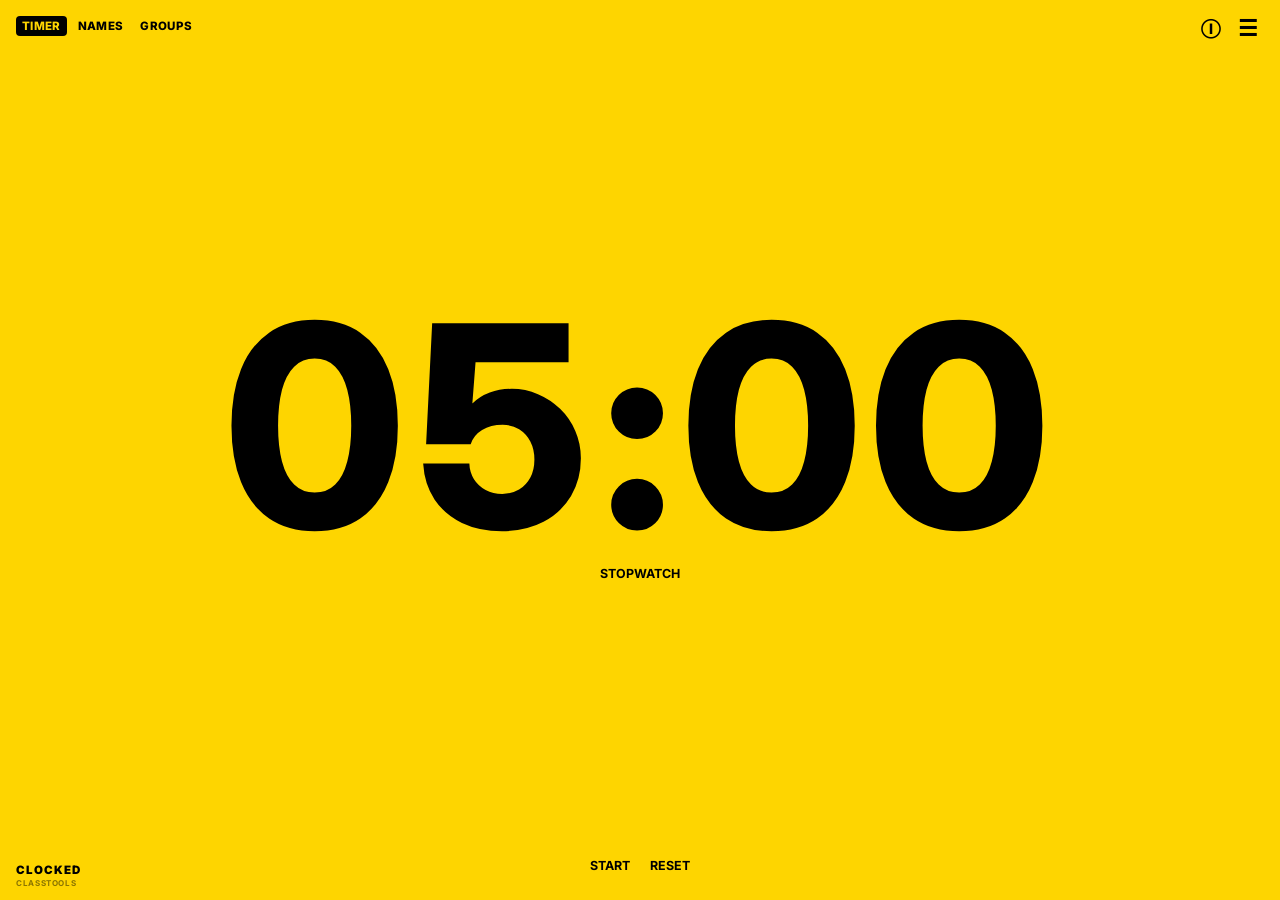
==== index.html @ 05b318f7 "Remove SKIP button from class controls Removed the SKIP button from the class controls section." ====
<!DOCTYPE html>
<html lang="en">
<head>
  <meta charset="UTF-8" />
  <meta name="viewport" content="width=device-width, initial-scale=1.0" />
  <title>CLOCKED: CLASS TOOLS</title>

  <link rel="preconnect" href="https://fonts.googleapis.com">
  <link rel="preconnect" href="https://fonts.gstatic.com" crossorigin>
  <link href="https://fonts.googleapis.com/css2?family=Inter:wght@400;500;600;700;800;900&display=swap" rel="stylesheet">

  <style>
    :root {
      --bg: #fed500;
      --text: #000000;
      --muted: rgba(0,0,0,.6);
      --line: rgba(0,0,0,.35);
      --soft-line: rgba(0,0,0,.12);
    }

    * { box-sizing: border-box; }

    html,
    body {
      margin: 0;
      width: 100%;
      height: 100%;
    }

    body {
      background: var(--bg);
      color: var(--text);
      font-family: "Inter", Arial, Helvetica, sans-serif;
      overflow: hidden;
      text-transform: uppercase;
    }

    button,
    select,
    textarea,
    input {
      font: inherit;
      text-transform: uppercase;
    }

    button,
    select,
    input[type="color"],
    input[type="checkbox"] {
      cursor: pointer;
    }

    button:hover,
    select:hover {
      opacity: .8;
    }

    .hidden { display: none !important; }

    /* NAV */

    .tool-nav {
      position: fixed;
      top: 1rem;
      left: 1rem;
      z-index: 5000;
      display: flex;
      align-items: center;
      gap: .3rem;
    }

    .tool-tab,
    .utility-button {
      border: 0;
      background: transparent;
      color: var(--text);
      font-size: .72rem;
      font-weight: 800;
      letter-spacing: .03em;
      padding: .2rem .38rem;
      border-radius: 4px;
    }

    .tool-tab.active {
      background: var(--text);
      color: var(--bg);
    }

    .utility-nav {
      position: fixed;
      top: 1rem;
      right: 1rem;
      z-index: 5000;
      display: flex;
      align-items: center;
      gap: .25rem;
    }

    #help-button {
      font-size: .9rem;
      line-height: 1;
    }

    /* BRAND */

    .brand-mark {
      position: fixed;
      left: 1rem;
      bottom: .8rem;
      z-index: 4000;
      pointer-events: none;
      line-height: 1;
    }

    .brand-name {
      font-size: .72rem;
      font-weight: 900;
      letter-spacing: .08em;
    }

    .brand-url {
      margin-top: .18rem;
      font-size: .5rem;
      font-weight: 700;
      letter-spacing: .08em;
      opacity: .45;
    }

    /* THEME */

    .menu-trigger {
      font-size: 1.35rem;
      line-height: 1;
      min-width: 2rem;
      padding: .12rem .35rem;
    }

    .theme-panel.site-menu {
      position: fixed;
      top: 3rem;
      right: 1rem;
      z-index: 6000;
      width: 260px;
      display: block;
      padding: .5rem;
      background: var(--text);
      color: var(--bg);
      border-radius: 6px;
      box-shadow: 0 10px 28px rgba(0,0,0,.18);
    }

    .site-menu-links {
      display: flex;
      flex-direction: column;
      gap: .1rem;
    }

    .site-menu-link {
      display: block;
      padding: .48rem .55rem;
      border-radius: 4px;
      color: var(--bg);
      text-decoration: none;
      font-size: .72rem;
      font-weight: 800;
      letter-spacing: .035em;
    }

    .site-menu-link:hover,
    .site-menu-link:focus-visible,
    .site-menu-link.active {
      background: var(--bg);
      color: var(--text);
      opacity: 1;
      outline: none;
    }

    .site-menu-divider {
      height: 1px;
      margin: .45rem .15rem;
      background: color-mix(in srgb, var(--bg) 30%, transparent);
    }

    .site-menu-theme {
      display: flex;
      align-items: center;
      gap: .45rem;
      min-height: 32px;
      padding: .1rem .15rem;
    }

    .theme-panel label {
      margin-right: auto;
      font-size: .68rem;
      font-weight: 800;
    }

    #theme-color {
      width: 28px;
      height: 22px;
      padding: 0;
      border: none;
      background: transparent;
    }

    #theme-reset {
      border: none;
      padding: .18rem .32rem;
      background: var(--bg);
      color: var(--text);
      border-radius: 3px;
      font-size: .66rem;
      font-weight: 800;
    }

    /* OVERLAYS */

    .overlay {
      position: fixed;
      inset: 0;
      z-index: 10000;
      display: flex;
      align-items: center;
      justify-content: center;
      padding: 1.5rem;
      background: rgba(0,0,0,.62);
      backdrop-filter: blur(5px);
    }

    .overlay-card {
      width: min(620px, 100%);
      max-height: 85vh;
      overflow-y: auto;
      background: var(--bg);
      color: var(--text);
      border: 1px solid var(--line);
      border-radius: 8px;
      padding: 1.25rem;
    }

    .overlay-header {
      display: flex;
      align-items: center;
      justify-content: space-between;
      gap: 1rem;
      margin-bottom: 1.25rem;
    }

    .overlay-header h2 {
      margin: 0;
      font-size: .9rem;
      letter-spacing: .08em;
    }

    .overlay-close {
      border: none;
      background: transparent;
      color: var(--text);
      padding: .2rem;
      font-size: .72rem;
      font-weight: 800;
    }

    .overlay-section {
      padding: .9rem 0;
      border-top: 1px solid var(--soft-line);
    }

    .overlay-section:first-of-type {
      border-top: 0;
      padding-top: 0;
    }

    .overlay-section h3 {
      margin: 0 0 .55rem;
      font-size: .76rem;
      letter-spacing: .08em;
      color: var(--muted);
    }

    /* HELP */

    .shortcut-row {
      display: grid;
      grid-template-columns: 5.5rem 1fr;
      gap: .75rem;
      margin: .35rem 0;
      font-size: .8rem;
      line-height: 1.35;
    }

    .shortcut-key { font-weight: 900; }

    .help-copy {
      font-size: .8rem;
      line-height: 1.5;
      text-transform: none;
    }

    /* EDITOR */

    .editor-label {
      display: block;
      margin: .25rem 0 .4rem;
      font-size: .72rem;
      font-weight: 800;
      letter-spacing: .05em;
      color: var(--muted);
    }

    .editor-input,
    .editor-select,
    .editor-textarea {
      width: 100%;
      border: 1px solid var(--line);
      background: transparent;
      color: var(--text);
      padding: .55rem;
      font-weight: 800;
    }

    .editor-select option {
      background: var(--bg);
      color: var(--text);
    }

    .editor-textarea {
      min-height: 120px;
      padding: .75rem;
      resize: vertical;
      font-weight: 400;
    }

    .editor-save {
      margin-top: 1rem;
      border: none;
      background: var(--text);
      color: var(--bg);
      padding: .3rem .55rem;
      border-radius: 4px;
      font-weight: 800;
    }

    .preset-editor-grid {
      display: grid;
      grid-template-columns: minmax(0, 1fr) 110px;
      gap: .6rem;
      margin-bottom: .75rem;
    }

    .checkbox-row {
      display: flex;
      align-items: center;
      gap: .55rem;
      margin-top: 1rem;
      margin-bottom: .8rem;
    }

    .checkbox-row input {
      width: 16px;
      height: 16px;
    }

    .checkbox-row label {
      font-size: .78rem;
      font-weight: 800;
    }


    /* TOUCH / ACCESSIBILITY ENHANCEMENTS */

    .compact-action {
      border: none;
      background: var(--text);
      color: var(--bg);
      font-size: .72rem;
      font-weight: 800;
      letter-spacing: .03em;
      padding: .2rem .38rem;
      border-radius: 4px;
      white-space: nowrap;
    }

    .compact-action.hidden-control {
      display: none;
    }

    .status-toast {
      position: fixed;
      top: 3.1rem;
      left: 50%;
      transform: translateX(-50%);
      z-index: 9000;
      background: var(--text);
      color: var(--bg);
      padding: .28rem .5rem;
      border-radius: 4px;
      font-size: .7rem;
      font-weight: 800;
      letter-spacing: .04em;
      opacity: 0;
      pointer-events: none;
      transition: opacity .12s ease;
      white-space: nowrap;
    }

    .status-toast.show {
      opacity: 1;
    }

    .empty-edit-button {
      appearance: none;
      border: none;
      background: transparent;
      color: inherit;
      padding: 0;
      margin: 0;
      font: inherit;
      font-weight: inherit;
      text-transform: inherit;
      cursor: pointer;
      text-align: center;
    }

    .empty-edit-button:hover {
      opacity: .8;
    }

    .touch-empty-text {
      display: none;
    }

    .dialog-open .tool-nav,
    .dialog-open .utility-nav,
    .dialog-open .theme-panel,
    .dialog-open .tool-view,
    .dialog-open .brand-mark {
      pointer-events: none;
    }

    /* TOOL VIEWS */

    .tool-view {
      display: none;
      width: 100%;
      height: 100%;
    }

    .tool-view.active { display: flex; }

    /* TIMER */

    #timer-tool {
      flex-direction: column;
      overflow: hidden;
    }

    .timer-top {
      display: flex;
      justify-content: center;
      align-items: center;
      gap: .4rem;
      flex-wrap: wrap;
      min-height: 2.25rem;
      padding: 1.5rem 1rem 0;
    }

    .timer-top.invisible {
      visibility: hidden;
      pointer-events: none;
    }

    .timer-top button {
      border: none;
      background: var(--text);
      color: var(--bg);
      font-size: .72rem;
      font-weight: 800;
      letter-spacing: .03em;
      padding: .2rem .38rem;
      border-radius: 4px;
    }

    .timer-wrap {
      flex: 1;
      min-height: 0;
      display: flex;
      align-items: center;
      justify-content: center;
      padding: 1rem;
    }

    .timer-stage {
      display: flex;
      flex-direction: column;
      align-items: center;
      justify-content: center;
      gap: 1.1rem;
    }

    #timer-display {
      font-size: clamp(7rem, 22vw, 20rem);
      font-weight: 800;
      line-height: .85;
      letter-spacing: .02em;
      cursor: text;
      user-select: text;
      font-variant-numeric: tabular-nums;
      outline: none;
      white-space: nowrap;
      text-align: center;
    }

    #timer-display.stopwatch {
      cursor: default;
      user-select: none;
    }

    #timer-display::selection {
      background: var(--text);
      color: var(--bg);
    }

    #timer-mode-toggle,
    .timer-bottom button,
    #name-reset,
    #group-reset {
      border: none;
      background: transparent;
      color: var(--text);
      padding: .2rem;
      font-size: .78rem;
      font-weight: 700;
    }

    #timer-mode-toggle:hover,
    .timer-bottom button:hover {
      text-decoration: underline;
      opacity: 1;
    }

    .timer-bottom {
      display: flex;
      justify-content: center;
      align-items: center;
      gap: .8rem;
      padding: 0 1rem 1.5rem;
    }

    #timer-tool.flash {
      animation: timerFlash .7s steps(2,end) 6;
    }

    @keyframes timerFlash {
      50% {
        background: var(--text);
        color: var(--bg);
      }
    }

    /* CLASS CONTROLS */

    .class-controls,
    .group-controls {
      display: flex;
      justify-content: center;
      align-items: center;
      gap: .45rem;
      flex-wrap: wrap;
    }

    .names-controls {
      row-gap: .3rem;
    }

    .class-controls label,
    .group-controls label {
      font-size: .72rem;
      font-weight: 800;
      letter-spacing: .03em;
    }

    .class-controls select,
    .group-controls select,
    .group-controls button {
      border: none;
      background: var(--text);
      color: var(--bg);
      font-size: .72rem;
      font-weight: 800;
      letter-spacing: .03em;
      padding: .2rem .38rem;
      border-radius: 4px;
    }

    .class-controls option,
    .group-controls option {
      background: var(--bg);
      color: var(--text);
    }

    /* NAMES */

    #names-tool {
      position: relative;
      flex-direction: column;
      overflow: hidden;
    }

    .names-controls {
      min-height: 3rem;
      padding-top: 1.45rem;
    }

    #name-skip-indicator {
      display: none;
      font-size: .95rem;
      line-height: 1;
      opacity: .95;
      pointer-events: none;
    }

    #name-skip-indicator.on {
      display: inline-block;
    }

    #name-main {
      flex: 1;
      min-height: 0;
      display: flex;
      align-items: center;
      justify-content: center;
      padding: 2rem;
      cursor: pointer;
      text-align: center;
      perspective: 1000px;
    }

    #name-display {
      font-size: clamp(2rem, 10vw, 10rem);
      font-weight: 900;
      line-height: 1;
    }

    #name-display.small-placeholder {
      font-size: clamp(1.5rem, 5vw, 4rem);
    }

    #name-repeats-indicator {
      margin-top: .6rem;
      font-size: 1.6rem;
      opacity: 0;
    }

    #name-repeats-indicator.on { opacity: .95; }

    @keyframes nameFlip {
      0% {
        transform: rotateX(90deg);
        opacity: 0;
      }
      60% {
        transform: rotateX(-10deg);
        opacity: 1;
      }
      100% {
        transform: rotateX(0);
        opacity: 1;
      }
    }

    #name-display.flip {
      animation: nameFlip 380ms cubic-bezier(.2,.7,.2,1);
    }

    .name-footer,
    .group-footer {
      display: flex;
      justify-content: center;
      padding: .75rem;
    }

    /* GROUPS */

    #groups-tool {
      flex-direction: column;
      overflow: hidden;
    }

    #group-main {
      flex: 1;
      min-height: 0;
      display: flex;
      flex-direction: column;
      padding: 1.5rem 1.25rem .5rem;
    }

    #groups-wrap {
      flex: 1;
      min-height: 0;
      display: flex;
      justify-content: center;
      overflow: auto;
      padding-top: 1.5rem;
    }

    #groups-container {
      width: min(1100px, 100%);
      display: grid;
      grid-template-columns: repeat(auto-fit, minmax(180px, 1fr));
      gap: 1.5rem;
    }

    .group-placeholder {
      grid-column: 1 / -1;
      align-self: center;
      text-align: center;
      font-size: clamp(1.5rem, 5vw, 4rem);
      font-weight: 900;
      padding: 4rem 1rem;
    }

    .group-card {
      border-top: 1px solid var(--line);
      padding-top: 1rem;
    }

    .group-title {
      margin-bottom: 1rem;
      font-size: .8rem;
      letter-spacing: .12em;
      color: var(--muted);
    }

    .group-name {
      margin-bottom: .35rem;
      font-size: clamp(1.1rem, 2vw, 1.6rem);
      font-weight: 900;
      line-height: 1.25;
    }

    @media (max-width: 700px) {
      .menu-trigger {
        min-width: 44px;
        min-height: 44px;
        display: flex;
        align-items: center;
        justify-content: center;
        font-size: 1.4rem;
      }

      .theme-panel.site-menu {
        top: 3.6rem;
        right: .65rem;
        width: min(280px, calc(100vw - 1.3rem));
      }

      .site-menu-link,
      #theme-reset {
        min-height: 42px;
        display: flex;
        align-items: center;
      }

      body {
        overflow: hidden;
      }

      .tool-nav {
        top: .6rem;
        left: .6rem;
        right: .6rem;
        justify-content: flex-start;
        gap: .2rem;
        flex-wrap: wrap;
        max-width: calc(100% - 6.8rem);
      }

      .utility-nav {
        top: .6rem;
        right: .6rem;
        gap: .15rem;
      }

      .tool-tab,
      .utility-button {
        font-size: .68rem;
        padding: .18rem .32rem;
      }

      #help-button {
        font-size: .84rem;
      }

      #name-skip-indicator {
        font-size: .88rem;
      }

      .theme-panel {
        top: 2.35rem;
        right: .6rem;
        max-width: calc(100vw - 1.2rem);
      }

      .timer-top {
        min-height: 2rem;
        padding: 2.7rem .65rem 0;
        gap: .28rem;
      }

      .timer-top button {
        font-size: .66rem;
        padding: .18rem .32rem;
      }

      .timer-wrap {
        padding: .5rem .6rem;
      }

      .timer-stage {
        gap: .65rem;
      }

      #timer-display {
        font-size: clamp(4.8rem, 25vw, 9rem);
        line-height: .88;
        max-width: 100%;
      }

      #timer-mode-toggle {
        font-size: .72rem;
      }

      .timer-bottom {
        gap: .65rem;
        padding: 0 .6rem 1rem;
      }

      .timer-bottom button {
        font-size: .72rem;
      }

      .names-controls {
        min-height: 2.5rem;
        padding-top: 2.7rem;
      }

      .class-controls,
      .group-controls {
        gap: .3rem;
      }

      .class-controls label,
      .group-controls label {
        font-size: .66rem;
      }

      .class-controls select,
      .group-controls select,
      .group-controls button {
        font-size: .66rem;
        padding: .18rem .32rem;
      }

      #name-main {
        padding: 1rem .8rem;
      }

      #name-display {
        font-size: clamp(2.2rem, 13vw, 5.4rem);
        line-height: .95;
        max-width: 100%;
        overflow-wrap: anywhere;
      }

      #name-display.small-placeholder {
        font-size: clamp(1.4rem, 8vw, 2.6rem);
      }

      #name-repeats-indicator {
        margin-top: .35rem;
        font-size: 1.25rem;
      }

      .name-footer,
      .group-footer {
        padding: .55rem;
      }

      #name-reset,
      #group-reset {
        font-size: .72rem;
      }

      #group-main {
        padding: 2.7rem .75rem .4rem;
      }

      .group-controls {
        width: 100%;
        justify-content: center;
        row-gap: .35rem;
      }

      #groups-wrap {
        padding-top: .9rem;
      }

      #groups-container {
        width: 100%;
        grid-template-columns: repeat(2, minmax(0, 1fr));
        gap: .85rem .75rem;
      }

      .group-card {
        padding-top: .65rem;
      }

      .group-title {
        margin-bottom: .55rem;
        font-size: .68rem;
      }

      .group-name {
        margin-bottom: .22rem;
        font-size: clamp(.95rem, 4.2vw, 1.2rem);
      }

      .group-placeholder {
        font-size: clamp(1.4rem, 8vw, 2.6rem);
        padding: 2.5rem .75rem;
      }

      .preset-editor-grid {
        grid-template-columns: 1fr;
        gap: .35rem;
        margin-bottom: .65rem;
      }

      .overlay {
        padding: .4rem;
        align-items: stretch;
      }

      .overlay-card {
        width: 100%;
        max-height: none;
        height: 100%;
        border-radius: 6px;
        padding: 1rem;
      }

      .overlay-header {
        margin-bottom: 1rem;
      }

      .editor-input,
      .editor-select,
      .editor-textarea {
        font-size: 16px;
      }

      .editor-textarea {
        min-height: 110px;
      }

      .brand-mark {
        left: .6rem;
        bottom: .5rem;
      }

      .brand-name {
        font-size: .64rem;
      }

      .brand-url {
        font-size: .44rem;
      }
    }

    @media (max-width: 420px) {
      .tool-nav {
        max-width: calc(100% - 5.6rem);
      }

      .tool-tab {
        font-size: .64rem;
        padding: .16rem .27rem;
      }

      .utility-button {
        font-size: .64rem;
        padding: .16rem .27rem;
      }

      #groups-container {
        grid-template-columns: 1fr;
      }

      #timer-display {
        font-size: clamp(4.2rem, 24vw, 7.5rem);
      }

      .group-controls {
        column-gap: .22rem;
      }
    }


    @media (pointer: coarse), (max-width: 700px) {
      .tool-tab,
      .utility-button,
      .timer-top button,
      .class-controls select,
      .group-controls select,
      .group-controls button,
      .compact-action,
      #timer-mode-toggle,
      .timer-bottom button,
      #name-reset,
      #group-reset,
      .editor-save,
      .overlay-close,
      #theme-reset {
        min-height: 42px;
        display: inline-flex;
        align-items: center;
        justify-content: center;
      }

      .class-controls select,
      .group-controls select,
      .editor-select,
      .editor-input,
      .editor-textarea,
      #theme-color {
        min-height: 42px;
      }

      .status-toast {
        top: 3.25rem;
      }
    }

    @media (pointer: coarse) and (max-width: 700px) {
      .touch-empty-text {
        display: inline;
      }

      .desktop-empty-text {
        display: none;
      }
    }

  </style>
</head>

<body>

  <div class="brand-mark">
    <div class="brand-name">CLOCKED</div>
    <div class="brand-url">CLASSTOOLS</div>
  </div>

  <nav class="tool-nav">
    <button class="tool-tab active" data-tool="timer">TIMER</button>
    <button class="tool-tab" data-tool="names">NAMES</button>
    <button class="tool-tab" data-tool="groups">GROUPS</button>
  </nav>

  <div class="utility-nav">
    <span id="name-skip-indicator" aria-hidden="true">🦅</span>
    <button id="help-button" class="utility-button" aria-label="Help" title="Help">ⓘ</button>
    <button
      id="theme-button"
      class="utility-button menu-trigger"
      aria-label="Open CLOCKED menu"
      aria-haspopup="true"
      aria-expanded="false"
      title="Menu"
    >☰</button>
  </div>

  <div id="status-toast" class="status-toast" role="status" aria-live="polite" aria-atomic="true"></div>

  <div id="theme-panel" class="theme-panel site-menu hidden">
    <nav class="site-menu-links" aria-label="CLOCKED sections">
      <a href="/" class="site-menu-link active">CLASS TOOLS</a>
      <a href="/math.html" class="site-menu-link">MATH TOOLS</a>
      <a href="/map.html" class="site-menu-link">GEOGRAPHY TOOLS</a>
      <a href="/ela/" class="site-menu-link">ELA TOOLS</a>
      <a href="/bracketed.html" class="site-menu-link">BRACKETED</a>
    </nav>

    <div class="site-menu-divider"></div>

    <div class="site-menu-theme">
      <label for="theme-color">THEME</label>
      <input id="theme-color" type="color" value="#fed500" />
      <button id="theme-reset">DEFAULT</button>
    </div>
  </div>

  <!-- HELP -->

  <div id="help-overlay" class="overlay hidden">
    <div class="overlay-card" role="dialog" aria-modal="true" aria-labelledby="help-title">

      <div class="overlay-header">
        <h2 id="help-title">HELP</h2>
        <button id="help-close" class="overlay-close">CLOSE</button>
      </div>

      <section class="overlay-section">
        <h3>TIMER / STOPWATCH</h3>
        <div class="shortcut-row"><div class="shortcut-key">SPACE</div><div>START / PAUSE</div></div>
        <div class="shortcut-row"><div class="shortcut-key">R</div><div>RESET</div></div>
        <div class="shortcut-row"><div class="shortcut-key">E</div><div>EDIT TIMER OPTIONS</div></div>
        <div class="shortcut-row"><div class="shortcut-key">CLICK TIME</div><div>TYPE A CUSTOM COUNTDOWN TIME</div></div>
      </section>

      <section class="overlay-section">
        <h3>NAMES</h3>
        <div class="shortcut-row"><div class="shortcut-key">SPACE</div><div>PICK A NAME</div></div>
        <div class="shortcut-row"><div class="shortcut-key">E</div><div>EDIT SELECTED CLASS</div></div>
        <div class="shortcut-row"><div class="shortcut-key">S</div><div>TOGGLE SKIP LIST</div></div>
        <div class="shortcut-row"><div class="shortcut-key">D</div><div>TOGGLE DUPLICATES</div></div>
        <div class="shortcut-row"><div class="shortcut-key">R</div><div>RESET AVAILABLE NAMES</div></div>
      </section>

      <section class="overlay-section">
        <h3>CLASSES</h3>
        <div class="help-copy">
          Choose between one and six classes in the class editor. Reducing the number of classes hides the extra classes without deleting their saved rosters. Names and Groups use the same shared class lists.
        </div>
      </section>

      <section class="overlay-section">
        <h3>SKIP LIST</h3>
        <div class="help-copy">
          Each class has its own optional Skip List. Press S to turn it on or off. When active, students on that class's Skip List will not be selected by the random name picker.
        </div>
      </section>

      <section class="overlay-section">
        <h3>GROUPS</h3>
        <div class="shortcut-row"><div class="shortcut-key">SPACE</div><div>GENERATE GROUPS</div></div>
        <div class="shortcut-row"><div class="shortcut-key">E</div><div>EDIT SELECTED CLASS</div></div>
        <div class="shortcut-row"><div class="shortcut-key">R</div><div>RESET GROUPS</div></div>
      </section>

    </div>
  </div>

  <!-- EDIT OVERLAY -->

  <div id="edit-overlay" class="overlay hidden">
    <div class="overlay-card" role="dialog" aria-modal="true" aria-labelledby="edit-overlay-title">

      <div class="overlay-header">
        <h2 id="edit-overlay-title">EDIT</h2>
        <button id="edit-overlay-close" class="overlay-close">CLOSE</button>
      </div>

      <!-- TIMER EDITOR -->

      <div id="timer-editor-content" class="hidden">
        <div id="timer-preset-editor"></div>

        <div class="overlay-section">
          <div class="checkbox-row">
            <input id="countdown-enabled-input" type="checkbox" />
            <label for="countdown-enabled-input">COUNTDOWN TO</label>
          </div>

          <div id="countdown-options-wrap" class="hidden">
            <label class="editor-label" for="countdown-label-input">COUNTDOWN BUTTON LABEL</label>
            <input
              id="countdown-label-input"
              class="editor-input"
              type="text"
              value="COUNTDOWN"
              placeholder="COUNTDOWN"
            />

            <label class="editor-label" for="countdown-time-input" style="margin-top:1rem;">COUNTDOWN ENDING TIME</label>
            <input
              id="countdown-time-input"
              class="editor-input"
              type="time"
              value="14:17"
            />
          </div>
        </div>

        <button id="timer-editor-save" class="editor-save">SAVE</button>
      </div>

      <!-- CLASS EDITOR -->

      <div id="class-editor-content" class="hidden">

        <label class="editor-label" for="class-count-input">NUMBER OF CLASSES</label>
        <select id="class-count-input" class="editor-select">
          <option value="1">1</option>
          <option value="2">2</option>
          <option value="3">3</option>
          <option value="4">4</option>
          <option value="5">5</option>
          <option value="6">6</option>
        </select>

        <div class="overlay-section" style="margin-top:1rem;">
          <label class="editor-label" for="class-name-input">CLASS NAME</label>
          <input id="class-name-input" class="editor-input" type="text" />

          <label class="editor-label" for="class-roster-input" style="margin-top:1rem;">CLASS LIST</label>
          <textarea id="class-roster-input" class="editor-textarea"></textarea>

          <div id="skip-list-editor-wrap">
            <label class="editor-label" for="class-skip-input" style="margin-top:1rem;">SKIP LIST</label>
            <textarea id="class-skip-input" class="editor-textarea"></textarea>
          </div>
        </div>

        <button id="class-editor-save" class="editor-save">SAVE</button>
      </div>

    </div>
  </div>

  <!-- TIMER -->

  <section id="timer-tool" class="tool-view active">

    <div id="timer-presets" class="timer-top"></div>

    <main class="timer-wrap">
      <div class="timer-stage">
        <div id="timer-display" contenteditable="true" spellcheck="false">05:00</div>
        <button id="timer-mode-toggle">STOPWATCH</button>
      </div>
    </main>

    <div class="timer-bottom">
      <button id="timer-start-pause">START</button>
      <button id="timer-reset">RESET</button>
    </div>

  </section>

  <!-- NAMES -->

  <section id="names-tool" class="tool-view">

    <div class="class-controls names-controls">
      <label for="name-class-select">CLASS</label>
      <select id="name-class-select"></select>
      <button id="name-edit-button" class="compact-action hidden-control" type="button">EDIT</button>
   
    </div>

    <main id="name-main">
      <div>
        <div id="name-display" class="small-placeholder">
          <button id="name-empty-edit" class="empty-edit-button" type="button">
            <span class="desktop-empty-text">CLICK OR PRESS E TO EDIT NAMES</span>
            <span class="touch-empty-text">TAP TO ADD NAMES</span>
          </button>
        </div>
        <div id="name-repeats-indicator" aria-hidden="true">♾</div>
      </div>
    </main>

    <footer class="name-footer">
      <button id="name-reset">RESET</button>
    </footer>

  </section>

  <!-- GROUPS -->

  <section id="groups-tool" class="tool-view">

    <main id="group-main">

      <div class="group-controls">
        <label for="group-class-select">CLASS</label>
        <select id="group-class-select"></select>
        <button id="group-edit-button" class="compact-action hidden-control" type="button">EDIT</button>

        <label for="group-size">STUDENTS / GROUP</label>
        <select id="group-size" aria-label="Students per group">
          <option value="2">2</option>
          <option value="3">3</option>
          <option value="4" selected>4</option>
          <option value="5">5</option>
          <option value="6">6</option>
          <option value="7">7</option>
          <option value="8">8</option>
        </select>

        <button id="group-generate">GENERATE</button>
      </div>

      <div id="groups-wrap">
        <div id="groups-container">
          <div class="group-placeholder"><button class="empty-edit-button group-empty-edit" type="button"><span class="desktop-empty-text">CLICK OR PRESS E TO EDIT NAMES</span><span class="touch-empty-text">TAP TO ADD NAMES</span></button></div>
        </div>
      </div>

    </main>

    <footer class="group-footer">
      <button id="group-reset">RESET</button>
    </footer>

  </section>

  <script>
    /* STORAGE */

    const STORAGE = {
      classes: "clocked_classes_v2",
      classCount: "clocked_classCount_v1",
      timerSettings: "clocked_timerSettings_v2",
      theme: "clocked_theme"
    };

    const MAX_CLASSES = 6;
    const DEFAULT_CLASS_COUNT = 4;

    const DEFAULT_CLASSES = Array.from(
      { length: MAX_CLASSES },
      (_, index) => ({
        id: `class${index + 1}`,
        name: `CLASS ${index + 1}`,
        roster: [],
        skip: []
      })
    );

    const DEFAULT_TIMER_SETTINGS = {
      presets: [
        { label: "1 MIN", minutes: 1 },
        { label: "2 MIN", minutes: 2 },
        { label: "5 MIN", minutes: 5 },
        { label: "10 MIN", minutes: 10 }
      ],
      countdownEnabled: false,
      countdownLabel: "COUNTDOWN",
      countdownTime: "14:17"
    };

    function clone(value) {
      return JSON.parse(JSON.stringify(value));
    }

    function parseNames(text) {
      return text
        .split(/[\n,]/)
        .map(name => name.trim())
        .filter(Boolean)
        .map(name => name.toUpperCase());
    }

    function loadClasses() {
      try {
        const saved = localStorage.getItem(STORAGE.classes);
        if (!saved) return clone(DEFAULT_CLASSES);

        const parsed = JSON.parse(saved);
        if (!Array.isArray(parsed)) return clone(DEFAULT_CLASSES);

        return Array.from({ length: MAX_CLASSES }, (_, index) => {
          const item = parsed[index] || {};

          return {
            id: item.id || `class${index + 1}`,
            name: item.name || `CLASS ${index + 1}`,
            roster: Array.isArray(item.roster) ? item.roster : [],
            skip: Array.isArray(item.skip) ? item.skip : []
          };
        });
      } catch {
        return clone(DEFAULT_CLASSES);
      }
    }

    function saveClasses() {
      localStorage.setItem(STORAGE.classes, JSON.stringify(classes));
    }

    function loadClassCount() {
      const saved = Number(localStorage.getItem(STORAGE.classCount));

      if (
        Number.isInteger(saved) &&
        saved >= 1 &&
        saved <= MAX_CLASSES
      ) {
        return saved;
      }

      return DEFAULT_CLASS_COUNT;
    }

    function saveClassCount() {
      localStorage.setItem(STORAGE.classCount, String(classCount));
    }

    function loadTimerSettings() {
      try {
        const saved = localStorage.getItem(STORAGE.timerSettings);

        if (!saved) {
          return clone(DEFAULT_TIMER_SETTINGS);
        }

        const parsed = JSON.parse(saved);

        const presets = Array.isArray(parsed.presets)
          ? parsed.presets
          : clone(DEFAULT_TIMER_SETTINGS.presets);

        return {
          presets: [0,1,2,3].map(index => ({
            label:
              presets[index]?.label ||
              DEFAULT_TIMER_SETTINGS.presets[index].label,

            minutes:
              Number(presets[index]?.minutes) ||
              DEFAULT_TIMER_SETTINGS.presets[index].minutes
          })),

          countdownEnabled:
            Boolean(
              parsed.countdownEnabled ??
              parsed.readingEnabled
            ),

          countdownLabel:
            typeof parsed.countdownLabel === "string"
              ? parsed.countdownLabel
              : (
                  parsed.readingEnabled
                    ? "READING"
                    : "COUNTDOWN"
                ),

          countdownTime:
            typeof parsed.countdownTime === "string"
              ? parsed.countdownTime
              : (
                  typeof parsed.readingTime === "string"
                    ? parsed.readingTime
                    : "14:17"
                )
        };
      } catch {
        return clone(DEFAULT_TIMER_SETTINGS);
      }
    }

    function saveTimerSettings() {
      localStorage.setItem(
        STORAGE.timerSettings,
        JSON.stringify(timerSettings)
      );
    }

    let classes = loadClasses();
    let classCount = loadClassCount();
    let timerSettings = loadTimerSettings();

    function getClassById(id) {
      return classes.find(item => item.id === id);
    }

    function getVisibleClasses() {
      return classes.slice(0, classCount);
    }

    /* ELEMENTS */

    const helpOverlay = document.getElementById("help-overlay");
    const helpButton = document.getElementById("help-button");
    const helpClose = document.getElementById("help-close");

    const editOverlay = document.getElementById("edit-overlay");
    const editOverlayClose = document.getElementById("edit-overlay-close");
    const editOverlayTitle = document.getElementById("edit-overlay-title");
    const timerEditorContent = document.getElementById("timer-editor-content");
    const classEditorContent = document.getElementById("class-editor-content");

    const themeButton = document.getElementById("theme-button");
    const themePanel = document.getElementById("theme-panel");
    const themeColor = document.getElementById("theme-color");
    const themeReset = document.getElementById("theme-reset");
    const statusToast = document.getElementById("status-toast");

    let dialogReturnFocus = null;
    let activeDialogOverlay = null;
    let statusTimer = null;

    /* OVERLAYS */

    function getFocusable(dialog) {
      return Array.from(
        dialog.querySelectorAll(
          'button:not([disabled]), [href], input:not([disabled]), select:not([disabled]), textarea:not([disabled]), [tabindex]:not([tabindex="-1"])'
        )
      ).filter(el => !el.closest('.hidden') && el.offsetParent !== null);
    }

    function setDialogOpen(overlay, opener, focusTarget = null) {
      dialogReturnFocus = opener || document.activeElement;
      activeDialogOverlay = overlay;
      document.body.classList.add('dialog-open');
      overlay.classList.remove('hidden');

      Array.from(document.body.children).forEach(child => {
        if (child !== overlay && !child.classList.contains('status-toast')) {
          child.inert = true;
        }
      });

      overlay.inert = false;

      requestAnimationFrame(() => {
        const dialog = overlay.querySelector('[role="dialog"]');
        const target = focusTarget || getFocusable(dialog)[0];
        target?.focus();
      });
    }

    function restoreDialogBackground(overlay) {
      Array.from(document.body.children).forEach(child => {
        if (child !== overlay) child.inert = false;
      });

      document.body.classList.remove('dialog-open');
      activeDialogOverlay = null;

      const returnTarget = dialogReturnFocus;
      dialogReturnFocus = null;

      requestAnimationFrame(() => {
        if (returnTarget && document.contains(returnTarget)) {
          returnTarget.focus();
        }
      });
    }

    function closeHelp() {
      if (helpOverlay.classList.contains('hidden')) return;
      helpOverlay.classList.add('hidden');
      restoreDialogBackground(helpOverlay);
    }

    function closeEditor() {
      if (editOverlay.classList.contains('hidden')) return;
      editOverlay.classList.add('hidden');
      timerEditorContent.classList.add('hidden');
      classEditorContent.classList.add('hidden');
      restoreDialogBackground(editOverlay);
    }

    function closeAllOverlays() {
      if (!helpOverlay.classList.contains('hidden')) {
        closeHelp();
      } else if (!editOverlay.classList.contains('hidden')) {
        closeEditor();
      }
      themePanel.classList.add('hidden');
      themeButton.setAttribute("aria-expanded", "false");
    }

    function trapDialogTab(event) {
      if (event.key !== 'Tab' || !activeDialogOverlay) return;

      const dialog = activeDialogOverlay.querySelector('[role="dialog"]');
      const focusable = getFocusable(dialog);
      if (!focusable.length) {
        event.preventDefault();
        return;
      }

      const first = focusable[0];
      const last = focusable[focusable.length - 1];

      if (event.shiftKey && document.activeElement === first) {
        event.preventDefault();
        last.focus();
      } else if (!event.shiftKey && document.activeElement === last) {
        event.preventDefault();
        first.focus();
      }
    }

    helpButton.addEventListener('click', () => {
      closeEditor();
      themePanel.classList.add('hidden');
      themeButton.setAttribute("aria-expanded", "false");
      setDialogOpen(helpOverlay, helpButton, helpClose);
    });

    helpClose.addEventListener('click', closeHelp);

    helpOverlay.addEventListener('click', event => {
      if (event.target === helpOverlay) closeHelp();
    });

    editOverlayClose.addEventListener('click', closeEditor);

    editOverlay.addEventListener('click', event => {
      if (event.target === editOverlay) closeEditor();
    });

    /* THEME */

    function getContrastColor(hex) {
      const color = hex.replace("#","");
      const r = parseInt(color.substring(0,2), 16);
      const g = parseInt(color.substring(2,4), 16);
      const b = parseInt(color.substring(4,6), 16);

      const brightness =
        (r * 299 + g * 587 + b * 114) / 1000;

      return brightness > 150
        ? "#000000"
        : "#ffffff";
    }

    function applyTheme(color) {
      const text = getContrastColor(color);

      document.documentElement.style.setProperty("--bg", color);
      document.documentElement.style.setProperty("--text", text);

      document.documentElement.style.setProperty(
        "--muted",
        text === "#ffffff"
          ? "rgba(255,255,255,.6)"
          : "rgba(0,0,0,.6)"
      );

      document.documentElement.style.setProperty(
        "--line",
        text === "#ffffff"
          ? "rgba(255,255,255,.35)"
          : "rgba(0,0,0,.35)"
      );

      document.documentElement.style.setProperty(
        "--soft-line",
        text === "#ffffff"
          ? "rgba(255,255,255,.12)"
          : "rgba(0,0,0,.12)"
      );

      themeColor.value = color;
      localStorage.setItem(STORAGE.theme, color);
    }

    themeButton.addEventListener("click", () => {
      closeHelp();
      closeEditor();

      const opening = themePanel.classList.contains("hidden");
      themePanel.classList.toggle("hidden");

      themeButton.setAttribute(
        "aria-expanded",
        opening ? "true" : "false"
      );
    });

    themeColor.addEventListener("input", () => {
      applyTheme(themeColor.value);
    });

    themeReset.addEventListener("click", () => {
      applyTheme("#fed500");
    });

    document.addEventListener("click", event => {
      if (
        !themePanel.classList.contains("hidden") &&
        !themePanel.contains(event.target) &&
        !themeButton.contains(event.target)
      ) {
        themePanel.classList.add("hidden");
        themeButton.setAttribute("aria-expanded", "false");
      }
    });

    applyTheme(
      localStorage.getItem(STORAGE.theme) ||
      "#fed500"
    );

    /* NAV */

    const toolTabs = document.querySelectorAll(".tool-tab");
    const toolViews = document.querySelectorAll(".tool-view");

    let activeTool = "timer";

    function switchTool(tool) {
      activeTool = tool;
      closeAllOverlays();

      toolTabs.forEach(tab => {
        tab.classList.toggle(
          "active",
          tab.dataset.tool === tool
        );
      });

      toolViews.forEach(view => {
        view.classList.toggle(
          "active",
          view.id === `${tool}-tool`
        );
      });

      updateNamesOptionUI();
    }

    toolTabs.forEach(tab => {
      tab.addEventListener("click", () => {
        switchTool(tab.dataset.tool);
      });
    });

    /* TIMER */

    const timerTool = document.getElementById("timer-tool");
    const timerPresets = document.getElementById("timer-presets");
    const timerDisplay = document.getElementById("timer-display");
    const timerStartPause = document.getElementById("timer-start-pause");
    const timerReset = document.getElementById("timer-reset");
    const timerModeToggle = document.getElementById("timer-mode-toggle");
    const timerPresetEditor = document.getElementById("timer-preset-editor");
    const timerEditorSave = document.getElementById("timer-editor-save");

    const countdownEnabledInput =
      document.getElementById("countdown-enabled-input");

    const countdownOptionsWrap =
      document.getElementById("countdown-options-wrap");

    const countdownLabelInput =
      document.getElementById("countdown-label-input");

    const countdownTimeInput =
      document.getElementById("countdown-time-input");

    let timeMode = "timer";
    let timerDefault = 300;
    let timerRemaining = timerDefault;
    let timerRunning = false;
    let timerEnd = null;
    let timerInterval = null;

    let stopwatchElapsed = 0;
    let stopwatchStarted = null;
    let stopwatchRunning = false;
    let stopwatchInterval = null;

    function formatTime(seconds) {
      seconds = Math.max(0, Math.floor(seconds));

      const mins = Math.floor(seconds / 60);
      const secs = seconds % 60;

      return (
        String(mins).padStart(2,"0") +
        ":" +
        String(secs).padStart(2,"0")
      );
    }

    function updateTimeDisplay() {
      timerDisplay.textContent =
        timeMode === "timer"
          ? formatTime(Math.ceil(timerRemaining))
          : formatTime(stopwatchElapsed / 1000);

      timerStartPause.textContent =
        alarmActive
          ? "STOP"
          : (
              (
                timeMode === "timer"
                  ? timerRunning
                  : stopwatchRunning
              )
                ? "PAUSE"
                : "START"
            );
    }

    function pauseTimer() {
      if (!timerRunning) return;

      timerRemaining = Math.max(
        0,
        (timerEnd - Date.now()) / 1000
      );

      timerRunning = false;
      clearInterval(timerInterval);
      timerInterval = null;
      updateTimeDisplay();
    }

    let audioContext = null;
    let alarmInterval = null;
    let alarmActive = false;

    function playAlarmCycle() {
      try {
        if (!audioContext) {
          audioContext =
            new (window.AudioContext || window.webkitAudioContext)();
        }

        const now = audioContext.currentTime;

        /*
          Three double-beeps using the softer original tone.
          The full cycle takes about 1.6 seconds, followed by a rest.
        */
        const doubleBeepStarts = [0, 0.62, 1.24];

        doubleBeepStarts.forEach(start => {
          [
            { delay: 0, frequency: 880 },
            { delay: 0.22, frequency: 660 }
          ].forEach(tone => {
            const oscillator = audioContext.createOscillator();
            const gain = audioContext.createGain();

            oscillator.type = "sine";
            oscillator.frequency.setValueAtTime(
              tone.frequency,
              now + start + tone.delay
            );

            gain.gain.setValueAtTime(
              0.0001,
              now + start + tone.delay
            );

            gain.gain.exponentialRampToValueAtTime(
              0.22,
              now + start + tone.delay + 0.015
            );

            gain.gain.exponentialRampToValueAtTime(
              0.0001,
              now + start + tone.delay + 0.16
            );

            oscillator.connect(gain);
            gain.connect(audioContext.destination);

            oscillator.start(
              now + start + tone.delay
            );

            oscillator.stop(
              now + start + tone.delay + 0.18
            );
          });
        });
      } catch {
        /* visual flash still works if audio is unavailable */
      }
    }

    function startAlarm() {
      stopAlarm();

      alarmActive = true;
      playAlarmCycle();

      /*
        Repeat: three double-beeps, rest, three double-beeps, rest...
      */
      alarmInterval = setInterval(
        playAlarmCycle,
        3000
      );

      updateTimeDisplay();
    }

    function stopAlarm() {
      alarmActive = false;

      if (alarmInterval) {
        clearInterval(alarmInterval);
        alarmInterval = null;
      }

      timerTool?.classList.remove("flash");

      if (typeof updateTimeDisplay === "function") {
        updateTimeDisplay();
      }
    }

    function startTimer() {
      if (timerRemaining <= 0) return;

      timerRunning = true;

      timerEnd =
        Date.now() +
        timerRemaining * 1000;

      clearInterval(timerInterval);

      timerInterval = setInterval(() => {
        timerRemaining =
          (timerEnd - Date.now()) / 1000;

        if (timerRemaining <= 0) {
          timerRemaining = 0;
          timerRunning = false;

          clearInterval(timerInterval);
          timerInterval = null;

          timerTool.classList.remove("flash");
          void timerTool.offsetWidth;
          timerTool.classList.add("flash");

          startAlarm();
        }

        updateTimeDisplay();
      }, 100);

      updateTimeDisplay();
    }

    function pauseStopwatch() {
      if (!stopwatchRunning) return;

      stopwatchElapsed =
        Date.now() - stopwatchStarted;

      stopwatchRunning = false;
      clearInterval(stopwatchInterval);
      stopwatchInterval = null;
      updateTimeDisplay();
    }

    function startStopwatch() {
      stopwatchRunning = true;

      stopwatchStarted =
        Date.now() - stopwatchElapsed;

      clearInterval(stopwatchInterval);

      stopwatchInterval = setInterval(() => {
        stopwatchElapsed =
          Date.now() - stopwatchStarted;

        updateTimeDisplay();
      }, 100);

      updateTimeDisplay();
    }

    function toggleClock() {
      if (alarmActive) {
        stopAlarm();
        return;
      }

      if (timeMode === "timer") {
        timerRunning
          ? pauseTimer()
          : startTimer();
      } else {
        stopwatchRunning
          ? pauseStopwatch()
          : startStopwatch();
      }
    }

    function resetClock() {
      stopAlarm();
      timerTool.classList.remove("flash");

      if (timeMode === "timer") {
        timerRunning = false;
        clearInterval(timerInterval);
        timerInterval = null;
        timerRemaining = timerDefault;
      } else {
        stopwatchRunning = false;
        clearInterval(stopwatchInterval);
        stopwatchInterval = null;
        stopwatchElapsed = 0;
      }

      updateTimeDisplay();
    }

    function setTimerMinutes(minutes) {
      stopAlarm();
      timerRunning = false;
      clearInterval(timerInterval);
      timerInterval = null;

      timerDefault = minutes * 60;
      timerRemaining = timerDefault;

      timerTool.classList.remove("flash");
      updateTimeDisplay();
    }

    function startCountdownTo() {
      stopAlarm();

      const [hour, minute] =
        timerSettings.countdownTime
          .split(":")
          .map(Number);

      const now = new Date();
      const end = new Date();

      end.setHours(hour, minute, 0, 0);

      timerRunning = false;
      clearInterval(timerInterval);
      timerInterval = null;

      timerRemaining = Math.max(
        0,
        (end - now) / 1000
      );

      timerDefault = timerRemaining;
      updateTimeDisplay();

      if (timerRemaining > 0) {
        startTimer();
      }
    }

    function renderTimerButtons() {
      timerPresets.innerHTML = "";

      timerSettings.presets.forEach(preset => {
        const button =
          document.createElement("button");

        button.textContent = preset.label;

        button.addEventListener("click", () => {
          setTimerMinutes(preset.minutes);
        });

        timerPresets.appendChild(button);
      });

      if (timerSettings.countdownEnabled) {
        const countdown =
          document.createElement("button");

        countdown.textContent =
          timerSettings.countdownLabel ||
          "COUNTDOWN";

        countdown.addEventListener(
          "click",
          startCountdownTo
        );

        timerPresets.appendChild(countdown);
      }
    }

    function buildTimerEditor() {
      timerPresetEditor.innerHTML = "";

      timerSettings.presets.forEach((preset,index) => {
        const row = document.createElement("div");
        row.className = "preset-editor-grid";

        const labelWrap = document.createElement("div");
        const label = document.createElement("label");

        label.className = "editor-label";
        label.textContent = `BUTTON ${index + 1} LABEL`;

        const labelInput = document.createElement("input");
        labelInput.id = `timer-preset-label-${index + 1}`;
        label.htmlFor = labelInput.id;
        labelInput.className =
          "editor-input preset-label-input";
        labelInput.type = "text";
        labelInput.value = preset.label;

        const minutesWrap = document.createElement("div");
        const minutesLabel = document.createElement("label");

        minutesLabel.className = "editor-label";
        minutesLabel.textContent = `BUTTON ${index + 1} MINUTES`;

        const minutesInput = document.createElement("input");
        minutesInput.id = `timer-preset-minutes-${index + 1}`;
        minutesLabel.htmlFor = minutesInput.id;
        minutesInput.className =
          "editor-input preset-minutes-input";
        minutesInput.type = "number";
        minutesInput.min = "0.1";
        minutesInput.step = "0.1";
        minutesInput.value = preset.minutes;

        labelWrap.appendChild(label);
        labelWrap.appendChild(labelInput);

        minutesWrap.appendChild(minutesLabel);
        minutesWrap.appendChild(minutesInput);

        row.appendChild(labelWrap);
        row.appendChild(minutesWrap);

        timerPresetEditor.appendChild(row);
      });

      countdownEnabledInput.checked =
        timerSettings.countdownEnabled;

      countdownLabelInput.value =
        timerSettings.countdownLabel ||
        "COUNTDOWN";

      countdownTimeInput.value =
        timerSettings.countdownTime;

      countdownOptionsWrap.classList.toggle(
        "hidden",
        !countdownEnabledInput.checked
      );
    }

    function openTimerEditor(opener = document.activeElement) {
      pauseTimer();
      pauseStopwatch();

      closeHelp();
      themePanel.classList.add("hidden");

      editOverlayTitle.textContent =
        "TIMER OPTIONS";

      classEditorContent.classList.add("hidden");
      timerEditorContent.classList.remove("hidden");

      buildTimerEditor();

      const firstTimerField =
        timerPresetEditor.querySelector(".preset-label-input");

      setDialogOpen(
        editOverlay,
        opener,
        firstTimerField || editOverlayClose
      );
    }

    countdownEnabledInput.addEventListener(
      "change",
      () => {
        countdownOptionsWrap.classList.toggle(
          "hidden",
          !countdownEnabledInput.checked
        );
      }
    );

    timerEditorSave.addEventListener("click", () => {
      const labelInputs =
        timerPresetEditor.querySelectorAll(
          ".preset-label-input"
        );

      const minuteInputs =
        timerPresetEditor.querySelectorAll(
          ".preset-minutes-input"
        );

      const presets = [];

      for (let i = 0; i < 4; i++) {
        const label =
          labelInputs[i].value
            .trim()
            .toUpperCase() ||
          `TIMER ${i + 1}`;

        let minutes =
          parseFloat(minuteInputs[i].value);

        if (
          !Number.isFinite(minutes) ||
          minutes <= 0
        ) {
          minutes = 1;
        }

        presets.push({
          label,
          minutes
        });
      }

      timerSettings.presets = presets;

      timerSettings.countdownEnabled =
        countdownEnabledInput.checked;

      timerSettings.countdownLabel =
        countdownLabelInput.value
          .trim()
          .toUpperCase() ||
        "COUNTDOWN";

      timerSettings.countdownTime =
        countdownTimeInput.value ||
        "14:17";

      saveTimerSettings();
      renderTimerButtons();
      closeEditor();
    });

    timerStartPause.addEventListener(
      "click",
      toggleClock
    );

    timerReset.addEventListener(
      "click",
      resetClock
    );

    timerModeToggle.addEventListener(
      "click",
      () => {
        stopAlarm();
        closeEditor();

        if (timeMode === "timer") {
          pauseTimer();

          timeMode = "stopwatch";
          timerModeToggle.textContent = "TIMER";

          timerPresets.classList.add("invisible");

          timerDisplay.setAttribute(
            "contenteditable",
            "false"
          );

          timerDisplay.classList.add("stopwatch");
        } else {
          pauseStopwatch();

          timeMode = "timer";
          timerModeToggle.textContent = "STOPWATCH";

          timerPresets.classList.remove("invisible");

          timerDisplay.setAttribute(
            "contenteditable",
            "true"
          );

          timerDisplay.classList.remove("stopwatch");
        }

        updateTimeDisplay();
      }
    );

    timerDisplay.addEventListener(
      "focus",
      () => {
        if (timeMode !== "timer") return;

        pauseTimer();

        const range = document.createRange();
        range.selectNodeContents(timerDisplay);

        const selection = window.getSelection();
        selection.removeAllRanges();
        selection.addRange(range);
      }
    );

    function parseTypedTimer() {
      const value =
        timerDisplay.textContent.trim();

      let seconds = 0;

      if (value.includes(":")) {
        const parts = value.split(":");

        if (parts.length !== 2) {
          updateTimeDisplay();
          return false;
        }

        const minutes =
          parseInt(parts[0], 10);

        const secs =
          parseInt(parts[1], 10);

        if (
          !Number.isFinite(minutes) ||
          !Number.isFinite(secs) ||
          minutes < 0 ||
          secs < 0 ||
          secs >= 60
        ) {
          updateTimeDisplay();
          return false;
        }

        seconds =
          minutes * 60 +
          secs;
      } else {
        const minutes =
          parseFloat(value);

        if (
          !Number.isFinite(minutes) ||
          minutes < 0
        ) {
          updateTimeDisplay();
          return false;
        }

        seconds = minutes * 60;
      }

      timerDefault = seconds;
      timerRemaining = seconds;

      timerTool.classList.remove("flash");
      updateTimeDisplay();
      return true;
    }

    timerDisplay.addEventListener(
      "keydown",
      event => {
        if (
          event.key === "Enter" &&
          timeMode === "timer"
        ) {
          event.preventDefault();

          if (parseTypedTimer()) {
            timerDisplay.blur();
            startTimer();
          }
        }
      }
    );

    timerDisplay.addEventListener(
      "blur",
      () => {
        if (timeMode === "timer") {
          parseTypedTimer();
        }
      }
    );

    /* CLASSES */

    const nameClassSelect =
      document.getElementById("name-class-select");

    const groupClassSelect =
      document.getElementById("group-class-select");

    const classCountInput =
      document.getElementById("class-count-input");

    const classNameInput =
      document.getElementById("class-name-input");

    const classRosterInput =
      document.getElementById("class-roster-input");

    const classSkipInput =
      document.getElementById("class-skip-input");

    const skipListEditorWrap =
      document.getElementById("skip-list-editor-wrap");

    const classEditorSave =
      document.getElementById("class-editor-save");

    const nameEditButton = document.getElementById("name-edit-button");
    const groupEditButton = document.getElementById("group-edit-button");

    let editingClassId = null;
    let editingClassSource = null;

    function renderClassSelects() {
      const oldNameValue = nameClassSelect.value;
      const oldGroupValue = groupClassSelect.value;
      const visibleClasses = getVisibleClasses();

      nameClassSelect.innerHTML = "";
      groupClassSelect.innerHTML = "";

      visibleClasses.forEach(item => {
        const nameOption =
          document.createElement("option");

        nameOption.value = item.id;
        nameOption.textContent = item.name;

        const groupOption =
          nameOption.cloneNode(true);

        nameClassSelect.appendChild(nameOption);
        groupClassSelect.appendChild(groupOption);
      });

      const visibleIds =
        visibleClasses.map(item => item.id);

      nameClassSelect.value =
        visibleIds.includes(oldNameValue)
          ? oldNameValue
          : visibleIds[0];

      groupClassSelect.value =
        visibleIds.includes(oldGroupValue)
          ? oldGroupValue
          : visibleIds[0];

      resetNamePool();
      resetGroups();
    }

    function openClassEditor(source, opener = document.activeElement) {
      editingClassSource = source;

      editingClassId =
        source === "names"
          ? nameClassSelect.value
          : groupClassSelect.value;

      const selected =
        getClassById(editingClassId);

      if (!selected) return;

      closeHelp();
      themePanel.classList.add("hidden");

      editOverlayTitle.textContent =
        "EDIT CLASS";

      timerEditorContent.classList.add("hidden");
      classEditorContent.classList.remove("hidden");

      classCountInput.value =
        String(classCount);

      classNameInput.value =
        selected.name;

      classRosterInput.value =
        selected.roster.join("\n");

      classSkipInput.value =
        selected.skip.join("\n");

      skipListEditorWrap.classList.toggle(
        "hidden",
        source !== "names"
      );

      setDialogOpen(
        editOverlay,
        opener,
        classNameInput
      );

      requestAnimationFrame(() => {
        classNameInput.select();
      });
    }

    classEditorSave.addEventListener(
      "click",
      () => {
        const selected =
          getClassById(editingClassId);

        if (!selected) {
          closeEditor();
          return;
        }

        const requestedCount =
          Number(classCountInput.value);

        if (
          Number.isInteger(requestedCount) &&
          requestedCount >= 1 &&
          requestedCount <= MAX_CLASSES
        ) {
          classCount = requestedCount;
        }

        selected.name =
          classNameInput.value
            .trim()
            .toUpperCase() ||
          selected.name;

        selected.roster =
          parseNames(classRosterInput.value);

        if (editingClassSource === "names") {
          selected.skip =
            parseNames(classSkipInput.value);
        }

        saveClasses();
        saveClassCount();
        renderClassSelects();
        closeEditor();
      }
    );

    /* NAMES */

    const nameMain =
      document.getElementById("name-main");

    const nameDisplay =
      document.getElementById("name-display");

    const nameSkipIndicator =
      document.getElementById("name-skip-indicator");

    const nameRepeatsIndicator =
      document.getElementById("name-repeats-indicator");

    const nameReset =
      document.getElementById("name-reset");

    const nameSkipToggle =
      document.getElementById("name-skip-toggle");

    const nameRepeatsToggle =
      document.getElementById("name-repeats-toggle");

    let namePool = [];
    let skipMode = false;
    let noRepeats = true;

    function currentNameClass() {
      return getClassById(
        nameClassSelect.value
      );
    }

    function emptyEditMarkup() {
      return `
        <button id="name-empty-edit" class="empty-edit-button" type="button">
          <span class="desktop-empty-text">CLICK OR PRESS E TO EDIT NAMES</span>
          <span class="touch-empty-text">TAP TO ADD NAMES</span>
        </button>
      `;
    }

    function showStatus(message) {
      clearTimeout(statusTimer);
      statusToast.textContent = message;
      statusToast.classList.add('show');

      statusTimer = setTimeout(() => {
        statusToast.classList.remove('show');
      }, 1000);
    }

    function updateNamesOptionUI() {
      nameSkipToggle.textContent =
        `SKIP: ${skipMode ? 'ON' : 'OFF'}`;
      nameSkipToggle.setAttribute(
        'aria-pressed',
        String(skipMode)
      );

      const repeatsOn = !noRepeats;
      nameRepeatsToggle.textContent =
        `REPEATS: ${repeatsOn ? 'ON' : 'OFF'}`;
      nameRepeatsToggle.setAttribute(
        'aria-pressed',
        String(repeatsOn)
      );

      nameRepeatsIndicator.classList.toggle(
        'on',
        repeatsOn
      );

      nameSkipIndicator.classList.toggle(
        'on',
        activeTool === 'names' && skipMode
      );
    }

    function updateNamePlaceholder() {
      const selected = currentNameClass();
      const needsNames =
        !selected || selected.roster.length === 0;

      nameEditButton.classList.toggle(
        'hidden-control',
        needsNames
      );

      nameDisplay.classList.toggle(
        'small-placeholder',
        needsNames
      );

      if (needsNames) {
        nameDisplay.innerHTML = emptyEditMarkup();
      } else {
        nameDisplay.textContent = 'CLICK OR PRESS SPACE';
      }
    }

    function resetNamePool() {
      const selected =
        currentNameClass();

      namePool =
        selected
          ? selected.roster.slice()
          : [];

      updateNamePlaceholder();
    }

    function animateName() {
      nameDisplay.classList.remove("flip");
      void nameDisplay.offsetWidth;
      nameDisplay.classList.add("flip");
    }

    function pickName() {
      const selected =
        currentNameClass();

      if (
        !selected ||
        selected.roster.length === 0
      ) {
        openClassEditor("names", nameDisplay.querySelector(".empty-edit-button") || nameMain);
        return;
      }

      nameDisplay.classList.remove("small-placeholder");

      let base =
        noRepeats
          ? namePool.slice()
          : selected.roster.slice();

      if (skipMode) {
        base = base.filter(
          name =>
            !selected.skip.includes(name)
        );
      }

      if (base.length === 0) {
        nameDisplay.textContent =
          "RESET TO START AGAIN";
        return;
      }

      const picked =
        base[
          Math.floor(
            Math.random() * base.length
          )
        ];

      nameDisplay.textContent = picked;
      animateName();

      if (noRepeats) {
        const index =
          namePool.indexOf(picked);

        if (index !== -1) {
          namePool.splice(index, 1);
        }
      }
    }

    function toggleSkipMode() {
      skipMode = !skipMode;
      updateNamesOptionUI();
      showStatus(
        skipMode
          ? "SKIP LIST ON"
          : "SKIP LIST OFF"
      );
    }

    function toggleRepeats() {
      noRepeats = !noRepeats;
      resetNamePool();
      updateNamesOptionUI();
      showStatus(
        !noRepeats
          ? "REPEATS ON"
          : "REPEATS OFF"
      );
    }

    nameMain.addEventListener(
      "click",
      event => {
        const selected = currentNameClass();
        const needsNames =
          !selected || selected.roster.length === 0;

        if (needsNames) {
          event.preventDefault();
          openClassEditor(
            "names",
            event.target.closest(".empty-edit-button") || nameMain
          );
          return;
        }

        pickName();
      }
    );

    nameEditButton.addEventListener("click", () => {
      openClassEditor("names", nameEditButton);
    });

    nameSkipToggle.addEventListener("click", toggleSkipMode);
    nameRepeatsToggle.addEventListener("click", toggleRepeats);

    nameReset.addEventListener(
      "click",
      resetNamePool
    );

    nameClassSelect.addEventListener(
      "change",
      resetNamePool
    );

    /* GROUPS */

    const groupSize =
      document.getElementById("group-size");

    const groupGenerate =
      document.getElementById("group-generate");

    const groupsContainer =
      document.getElementById("groups-container");

    const groupReset =
      document.getElementById("group-reset");

    function currentGroupClass() {
      return getClassById(
        groupClassSelect.value
      );
    }

    function shuffle(array) {
      const copy = array.slice();

      for (
        let i = copy.length - 1;
        i > 0;
        i--
      ) {
        const j =
          Math.floor(
            Math.random() * (i + 1)
          );

        [copy[i],copy[j]] =
          [copy[j],copy[i]];
      }

      return copy;
    }

    function renderGroups(groups) {
      groupEditButton.classList.remove("hidden-control");
      groupsContainer.innerHTML = "";

      groups.forEach((group,index) => {
        const card =
          document.createElement("div");

        card.className =
          "group-card";

        const title =
          document.createElement("div");

        title.className =
          "group-title";

        title.textContent =
          `GROUP ${index + 1}`;

        card.appendChild(title);

        group.forEach(name => {
          const item =
            document.createElement("div");

          item.className =
            "group-name";

          item.textContent =
            name;

          card.appendChild(item);
        });

        groupsContainer.appendChild(card);
      });
    }

    function generateGroups() {
      const selected =
        currentGroupClass();

      if (
        !selected ||
        selected.roster.length === 0
      ) {
        renderGroupEmptyState();
        return;
      }

      const size =
        Number(groupSize.value);

      const shuffled =
        shuffle(selected.roster);

      const numberOfGroups =
        Math.ceil(
          shuffled.length / size
        );

      const groups =
        Array.from(
          { length: numberOfGroups },
          () => []
        );

      shuffled.forEach(
        (name,index) => {
          groups[
            index % numberOfGroups
          ].push(name);
        }
      );

      renderGroups(groups);
    }

    function renderGroupEmptyState() {
      groupEditButton.classList.add("hidden-control");
      groupsContainer.innerHTML = `
        <div class="group-placeholder">
          <button class="empty-edit-button group-empty-edit" type="button">
            <span class="desktop-empty-text">CLICK OR PRESS E TO EDIT NAMES</span>
            <span class="touch-empty-text">TAP TO ADD NAMES</span>
          </button>
        </div>
      `;
    }

    function resetGroups() {
      const selected = currentGroupClass();
      const hasNames =
        Boolean(selected && selected.roster.length);

      groupEditButton.classList.toggle(
        "hidden-control",
        !hasNames
      );

      if (hasNames) {
        groupsContainer.innerHTML =
          '<div class="group-placeholder">GENERATE GROUPS</div>';
      } else {
        renderGroupEmptyState();
      }
    }

    groupGenerate.addEventListener(
      "click",
      generateGroups
    );

    groupEditButton.addEventListener("click", () => {
      openClassEditor("groups", groupEditButton);
    });

    groupsContainer.addEventListener("click", event => {
      const emptyEdit = event.target.closest(".group-empty-edit");
      if (emptyEdit) {
        openClassEditor("groups", emptyEdit);
      }
    });

    groupReset.addEventListener(
      "click",
      resetGroups
    );

    groupClassSelect.addEventListener(
      "change",
      resetGroups
    );

    /* GLOBAL KEYBOARD SHORTCUTS */

    document.addEventListener(
      "keydown",
      event => {
        if (event.key === "Escape") {
          closeAllOverlays();
          return;
        }

        if (activeDialogOverlay) {
          trapDialogTab(event);
          return;
        }

        const target =
          event.target;

        if (
          target.tagName === "TEXTAREA" ||
          target.tagName === "INPUT" ||
          target.tagName === "SELECT" ||
          target.isContentEditable
        ) {
          return;
        }

        const key =
          event.key.toLowerCase();

        if (activeTool === "timer") {
          if (event.code === "Space") {
            event.preventDefault();
            toggleClock();
          }

          if (key === "r") {
            event.preventDefault();
            resetClock();
          }

          if (key === "e") {
            event.preventDefault();
            openTimerEditor(document.querySelector('.tool-tab.active'));
          }
        }

        if (activeTool === "names") {
          if (event.code === "Space") {
            event.preventDefault();
            pickName();
          }

          if (key === "e") {
            event.preventDefault();
            openClassEditor("names", document.querySelector('.tool-tab.active'));
          }

          if (key === "s") {
            event.preventDefault();
            toggleSkipMode();
          }

          if (key === "d") {
            event.preventDefault();
            toggleRepeats();
          }

          if (key === "r") {
            event.preventDefault();
            resetNamePool();
          }
        }

        if (activeTool === "groups") {
          if (event.code === "Space") {
            event.preventDefault();
            generateGroups();
          }

          if (key === "e") {
            event.preventDefault();
            openClassEditor("groups", document.querySelector('.tool-tab.active'));
          }

          if (key === "r") {
            event.preventDefault();
            resetGroups();
          }
        }
      }
    );

    /* INITIALIZE */

    renderTimerButtons();
    renderClassSelects();
    updateNamesOptionUI();
    updateTimeDisplay();
  </script>

</body>
</html>
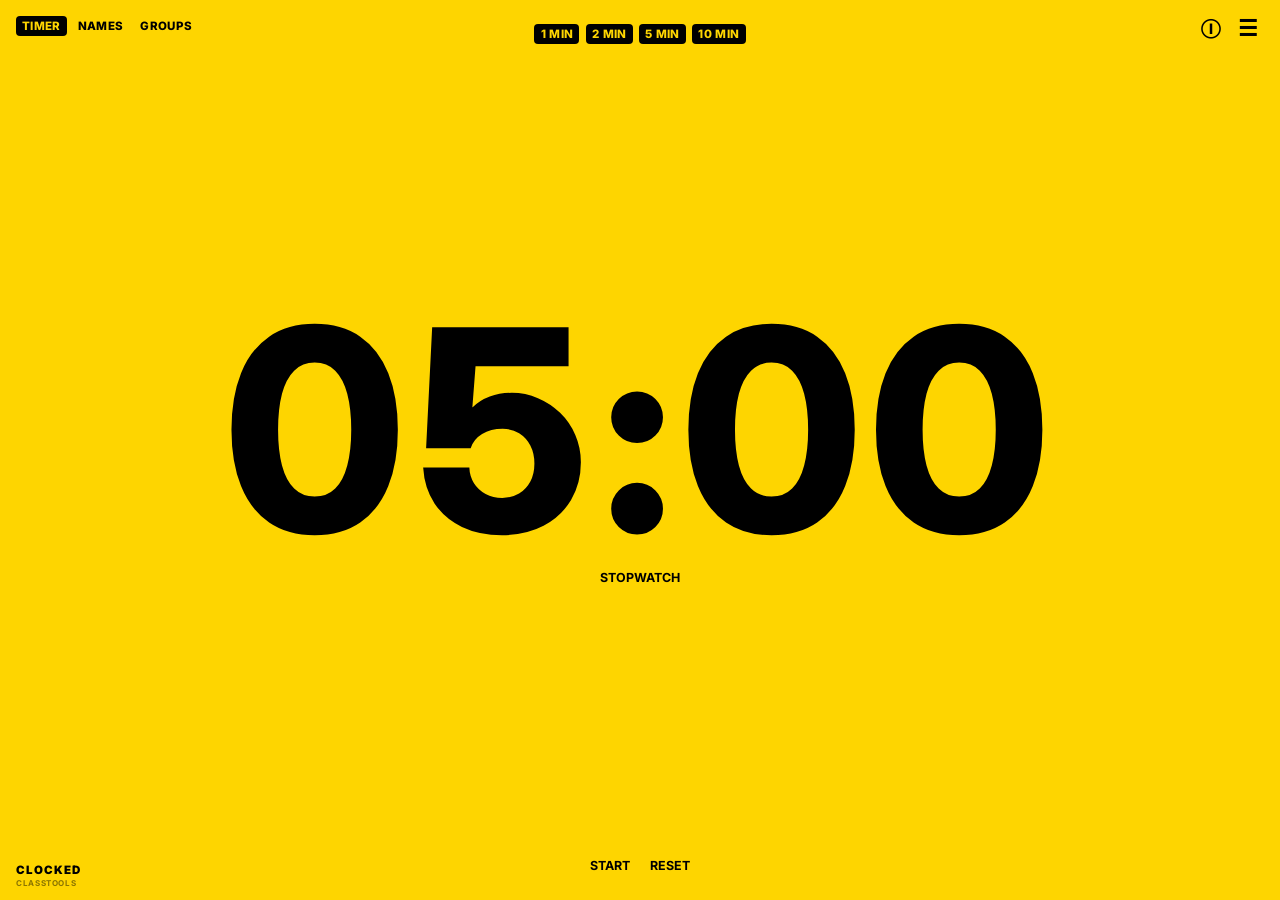
==== commit 03034280: "Add skip and repeats buttons to class controls" ====
--- a/index.html
+++ b/index.html
@@ -1257,7 +1257,8 @@
       <label for="name-class-select">CLASS</label>
       <select id="name-class-select"></select>
       <button id="name-edit-button" class="compact-action hidden-control" type="button">EDIT</button>
-   
+      <button id="name-skip-toggle" class="compact-action" type="button" aria-pressed="false">SKIP: OFF</button>
+      <button id="name-repeats-toggle" class="compact-action" type="button" aria-pressed="false">REPEATS: OFF</button>
     </div>
 
     <main id="name-main">
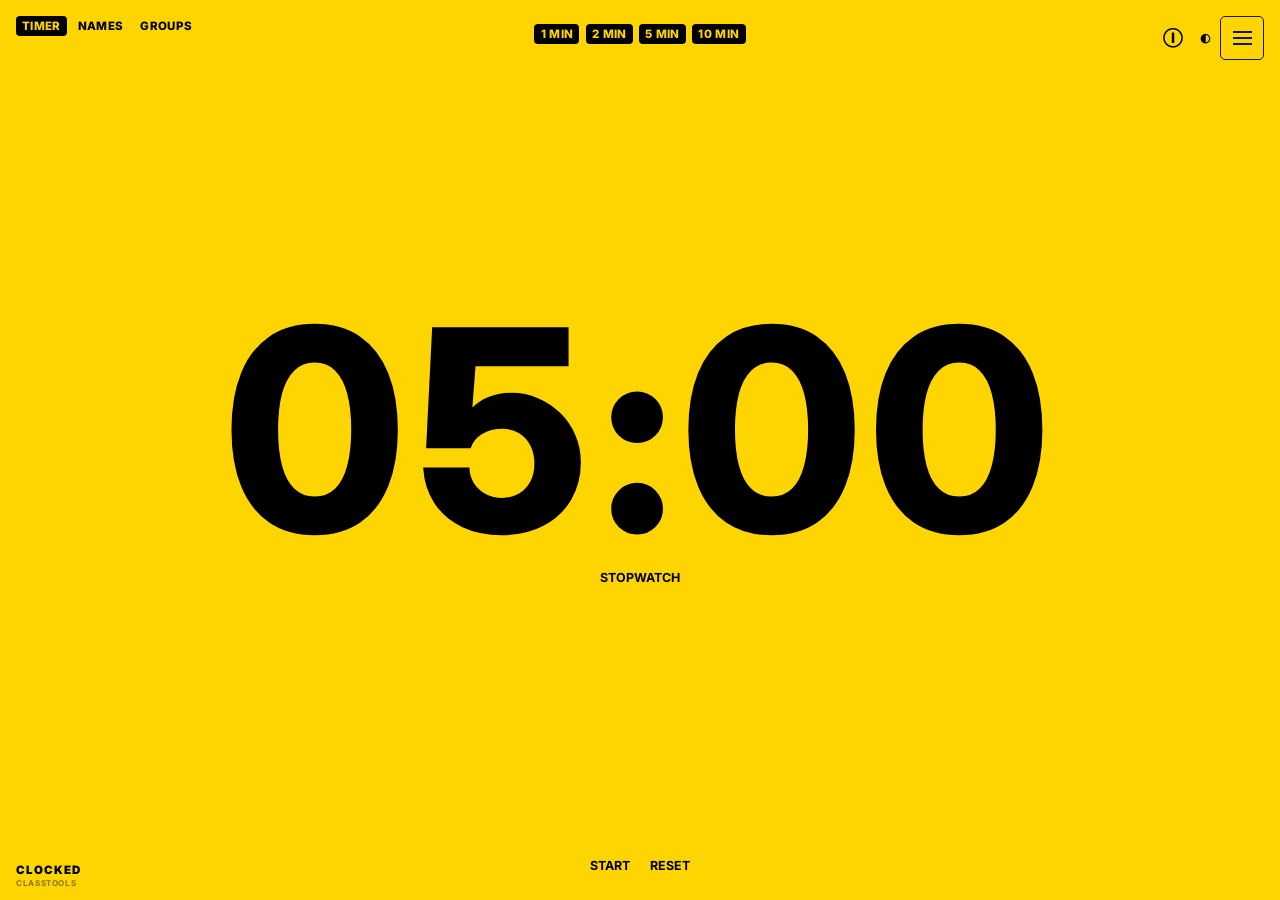
==== commit b47dc85a: "Share the CLOCKED menu across tool pages" ====
--- a/index.html
+++ b/index.html
@@ -128,65 +128,18 @@
 
     /* THEME */
 
-    .menu-trigger {
-      font-size: 1.35rem;
-      line-height: 1;
-      min-width: 2rem;
-      padding: .12rem .35rem;
-    }
-
-    .theme-panel.site-menu {
+    .theme-panel {
       position: fixed;
-      top: 3rem;
+      top: 2.9rem;
       right: 1rem;
       z-index: 6000;
-      width: 260px;
-      display: block;
-      padding: .5rem;
-      background: var(--text);
-      color: var(--bg);
-      border-radius: 6px;
-      box-shadow: 0 10px 28px rgba(0,0,0,.18);
-    }
-
-    .site-menu-links {
-      display: flex;
-      flex-direction: column;
-      gap: .1rem;
-    }
-
-    .site-menu-link {
-      display: block;
-      padding: .48rem .55rem;
-      border-radius: 4px;
-      color: var(--bg);
-      text-decoration: none;
-      font-size: .72rem;
-      font-weight: 800;
-      letter-spacing: .035em;
-    }
-
-    .site-menu-link:hover,
-    .site-menu-link:focus-visible,
-    .site-menu-link.active {
-      background: var(--bg);
-      color: var(--text);
-      opacity: 1;
-      outline: none;
-    }
-
-    .site-menu-divider {
-      height: 1px;
-      margin: .45rem .15rem;
-      background: color-mix(in srgb, var(--bg) 30%, transparent);
-    }
-
-    .site-menu-theme {
       display: flex;
       align-items: center;
       gap: .45rem;
-      min-height: 32px;
-      padding: .1rem .15rem;
+      padding: .4rem;
+      background: var(--text);
+      color: var(--bg);
+      border-radius: 5px;
     }
 
     .theme-panel label {
@@ -740,28 +693,6 @@
     }
 
     @media (max-width: 700px) {
-      .menu-trigger {
-        min-width: 44px;
-        min-height: 44px;
-        display: flex;
-        align-items: center;
-        justify-content: center;
-        font-size: 1.4rem;
-      }
-
-      .theme-panel.site-menu {
-        top: 3.6rem;
-        right: .65rem;
-        width: min(280px, calc(100vw - 1.3rem));
-      }
-
-      .site-menu-link,
-      #theme-reset {
-        min-height: 42px;
-        display: flex;
-        align-items: center;
-      }
-
       body {
         overflow: hidden;
       }
@@ -773,7 +704,7 @@
         justify-content: flex-start;
         gap: .2rem;
         flex-wrap: wrap;
-        max-width: calc(100% - 6.8rem);
+        max-width: calc(100% - 8.5rem);
       }
 
       .utility-nav {
@@ -980,7 +911,7 @@
 
     @media (max-width: 420px) {
       .tool-nav {
-        max-width: calc(100% - 5.6rem);
+        max-width: calc(100% - 8.5rem);
       }
 
       .tool-tab {
@@ -1052,7 +983,11 @@
       }
     }
 
-  </style>
+
+.utility-nav ~ .theme-panel { top: calc(1rem + 50px); }
+@media (max-width:700px) { .utility-nav ~ .theme-panel { top: calc(.6rem + 50px); } }
+</style>
+<script defer src="/assets/clocked-menu.js"></script>
 </head>
 
 <body>
@@ -1071,34 +1006,16 @@
   <div class="utility-nav">
     <span id="name-skip-indicator" aria-hidden="true">🦅</span>
     <button id="help-button" class="utility-button" aria-label="Help" title="Help">ⓘ</button>
-    <button
-      id="theme-button"
-      class="utility-button menu-trigger"
-      aria-label="Open CLOCKED menu"
-      aria-haspopup="true"
-      aria-expanded="false"
-      title="Menu"
-    >☰</button>
+    <button id="theme-button" class="utility-button" aria-label="Theme" title="Theme" aria-expanded="false" aria-controls="theme-panel">◐</button>
+    <clocked-menu></clocked-menu>
   </div>
 
   <div id="status-toast" class="status-toast" role="status" aria-live="polite" aria-atomic="true"></div>
 
-  <div id="theme-panel" class="theme-panel site-menu hidden">
-    <nav class="site-menu-links" aria-label="CLOCKED sections">
-      <a href="/" class="site-menu-link active">CLASS TOOLS</a>
-      <a href="/math.html" class="site-menu-link">MATH TOOLS</a>
-      <a href="/map.html" class="site-menu-link">GEOGRAPHY TOOLS</a>
-      <a href="/ela/" class="site-menu-link">ELA TOOLS</a>
-      <a href="/bracketed.html" class="site-menu-link">BRACKETED</a>
-    </nav>
-
-    <div class="site-menu-divider"></div>
-
-    <div class="site-menu-theme">
-      <label for="theme-color">THEME</label>
-      <input id="theme-color" type="color" value="#fed500" />
-      <button id="theme-reset">DEFAULT</button>
-    </div>
+  <div id="theme-panel" class="theme-panel hidden">
+    <label for="theme-color">THEME</label>
+    <input id="theme-color" type="color" value="#fed500" />
+    <button id="theme-reset">DEFAULT</button>
   </div>
 
   <!-- HELP -->
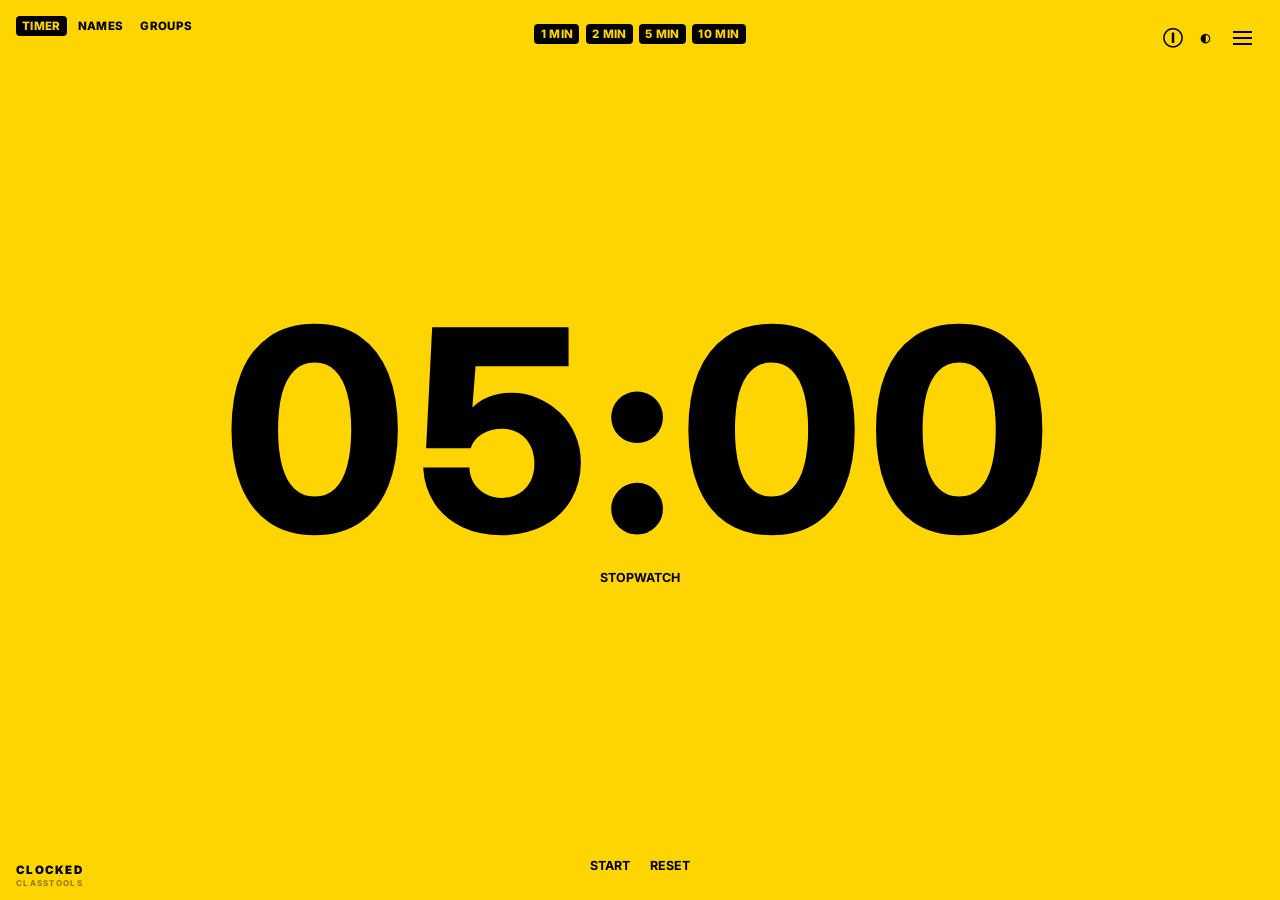
==== commit f83783dc: "Use the stacked CLOCKED wordmark across tool pages" ====
--- a/index.html
+++ b/index.html
@@ -99,31 +99,6 @@
     #help-button {
       font-size: .9rem;
       line-height: 1;
-    }
-
-    /* BRAND */
-
-    .brand-mark {
-      position: fixed;
-      left: 1rem;
-      bottom: .8rem;
-      z-index: 4000;
-      pointer-events: none;
-      line-height: 1;
-    }
-
-    .brand-name {
-      font-size: .72rem;
-      font-weight: 900;
-      letter-spacing: .08em;
-    }
-
-    .brand-url {
-      margin-top: .18rem;
-      font-size: .5rem;
-      font-weight: 700;
-      letter-spacing: .08em;
-      opacity: .45;
     }
 
     /* THEME */
@@ -386,8 +361,7 @@
     .dialog-open .tool-nav,
     .dialog-open .utility-nav,
     .dialog-open .theme-panel,
-    .dialog-open .tool-view,
-    .dialog-open .brand-mark {
+    .dialog-open .tool-view {
       pointer-events: none;
     }
 
@@ -893,19 +867,6 @@
 
       .editor-textarea {
         min-height: 110px;
-      }
-
-      .brand-mark {
-        left: .6rem;
-        bottom: .5rem;
-      }
-
-      .brand-name {
-        font-size: .64rem;
-      }
-
-      .brand-url {
-        font-size: .44rem;
       }
     }
 
@@ -987,15 +948,13 @@
 .utility-nav ~ .theme-panel { top: calc(1rem + 50px); }
 @media (max-width:700px) { .utility-nav ~ .theme-panel { top: calc(.6rem + 50px); } }
 </style>
+<link rel="stylesheet" href="/assets/clocked-brand.css">
 <script defer src="/assets/clocked-menu.js"></script>
 </head>
 
 <body>
 
-  <div class="brand-mark">
-    <div class="brand-name">CLOCKED</div>
-    <div class="brand-url">CLASSTOOLS</div>
-  </div>
+  <div class="clocked-brand clocked-brand--fixed"><span class="clocked-brand__name">CLOCKED</span><span class="clocked-brand__label">CLASSTOOLS</span></div>
 
   <nav class="tool-nav">
     <button class="tool-tab active" data-tool="timer">TIMER</button>
--- a/assets/clocked-brand.css
+++ b/assets/clocked-brand.css
@@ -0,0 +1,45 @@
+.clocked-brand {
+  color: inherit;
+  font-family: "Inter", Arial, Helvetica, sans-serif;
+  line-height: 1;
+  text-align: left;
+  white-space: nowrap;
+  letter-spacing: .08em;
+}
+
+.clocked-brand--fixed {
+  position: fixed;
+  left: 1rem;
+  bottom: .8rem;
+  z-index: 4000;
+  pointer-events: none;
+}
+
+.clocked-brand__name {
+  display: block;
+  font-size: .72rem;
+  font-weight: 900;
+}
+
+.clocked-brand__label {
+  display: block;
+  margin-top: .18rem;
+  font-size: .5rem;
+  font-weight: 700;
+  opacity: .45;
+}
+
+@media (max-width: 700px) {
+  .clocked-brand--fixed {
+    left: .6rem;
+    bottom: .5rem;
+  }
+
+  .clocked-brand__name {
+    font-size: .64rem;
+  }
+
+  .clocked-brand__label {
+    font-size: .44rem;
+  }
+}
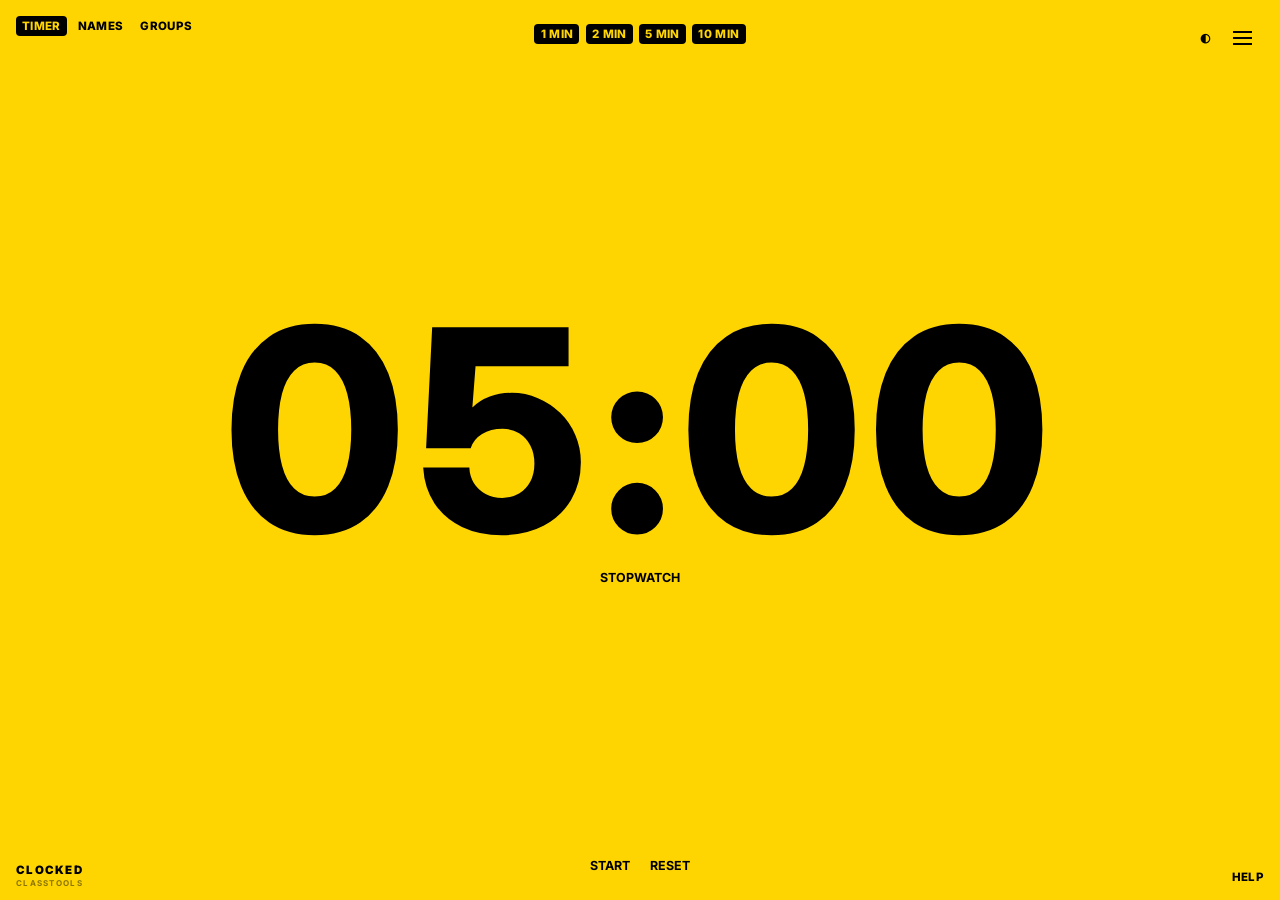
==== commit 94e4fa2d: "Move homepage Help to the bottom right" ====
--- a/index.html
+++ b/index.html
@@ -94,11 +94,6 @@
       display: flex;
       align-items: center;
       gap: .25rem;
-    }
-
-    #help-button {
-      font-size: .9rem;
-      line-height: 1;
     }
 
     /* THEME */
@@ -691,10 +686,6 @@
       .utility-button {
         font-size: .68rem;
         padding: .18rem .32rem;
-      }
-
-      #help-button {
-        font-size: .84rem;
       }
 
       #name-skip-indicator {
@@ -949,6 +940,7 @@
 @media (max-width:700px) { .utility-nav ~ .theme-panel { top: calc(.6rem + 50px); } }
 </style>
 <link rel="stylesheet" href="/assets/clocked-brand.css">
+<link rel="stylesheet" href="/assets/clocked-help.css">
 <script defer src="/assets/clocked-menu.js"></script>
 </head>
 
@@ -964,7 +956,6 @@
 
   <div class="utility-nav">
     <span id="name-skip-indicator" aria-hidden="true">🦅</span>
-    <button id="help-button" class="utility-button" aria-label="Help" title="Help">ⓘ</button>
     <button id="theme-button" class="utility-button" aria-label="Theme" title="Theme" aria-expanded="false" aria-controls="theme-panel">◐</button>
     <clocked-menu></clocked-menu>
   </div>
@@ -1193,6 +1184,8 @@
     </footer>
 
   </section>
+
+  <button id="help-button" class="clocked-help" type="button" aria-haspopup="dialog" aria-controls="help-overlay">HELP</button>
 
   <script>
     /* STORAGE */
--- a/assets/clocked-help.css
+++ b/assets/clocked-help.css
@@ -0,0 +1,37 @@
+.clocked-help {
+  position: fixed;
+  right: .625rem;
+  bottom: 0;
+  z-index: 4000;
+  min-width: 44px;
+  min-height: 44px;
+  padding: 0 .375rem;
+  border: 0;
+  border-radius: 4px;
+  background: transparent;
+  color: inherit;
+  font: 800 .72rem/1 "Inter", Arial, Helvetica, sans-serif;
+  letter-spacing: .03em;
+  cursor: pointer;
+}
+
+.clocked-help:hover {
+  text-decoration: underline;
+}
+
+.clocked-help:focus-visible {
+  outline: 2px solid currentColor;
+  outline-offset: -4px;
+}
+
+@media (max-width: 700px) {
+  .clocked-help {
+    right: .225rem;
+  }
+}
+
+@media print {
+  .clocked-help {
+    display: none;
+  }
+}
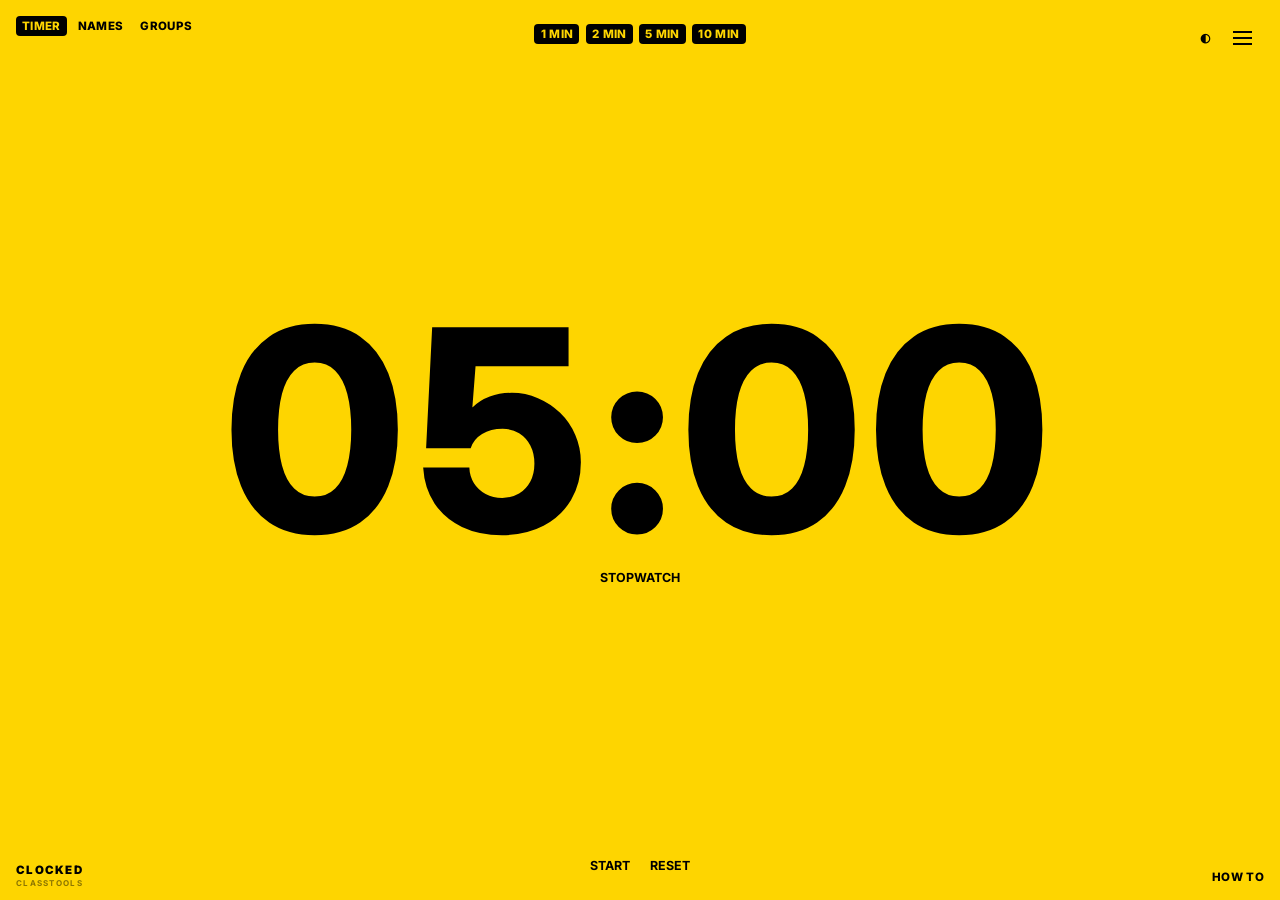
==== commit ce1d1a02: "Label CLOCKED instruction buttons How To" ====
--- a/index.html
+++ b/index.html
@@ -974,7 +974,7 @@
     <div class="overlay-card" role="dialog" aria-modal="true" aria-labelledby="help-title">
 
       <div class="overlay-header">
-        <h2 id="help-title">HELP</h2>
+        <h2 id="help-title">HOW TO</h2>
         <button id="help-close" class="overlay-close">CLOSE</button>
       </div>
 
@@ -1185,7 +1185,7 @@
 
   </section>
 
-  <button id="help-button" class="clocked-help" type="button" aria-haspopup="dialog" aria-controls="help-overlay">HELP</button>
+  <button id="help-button" class="clocked-help" type="button" aria-haspopup="dialog" aria-controls="help-overlay">HOW TO</button>
 
   <script>
     /* STORAGE */
